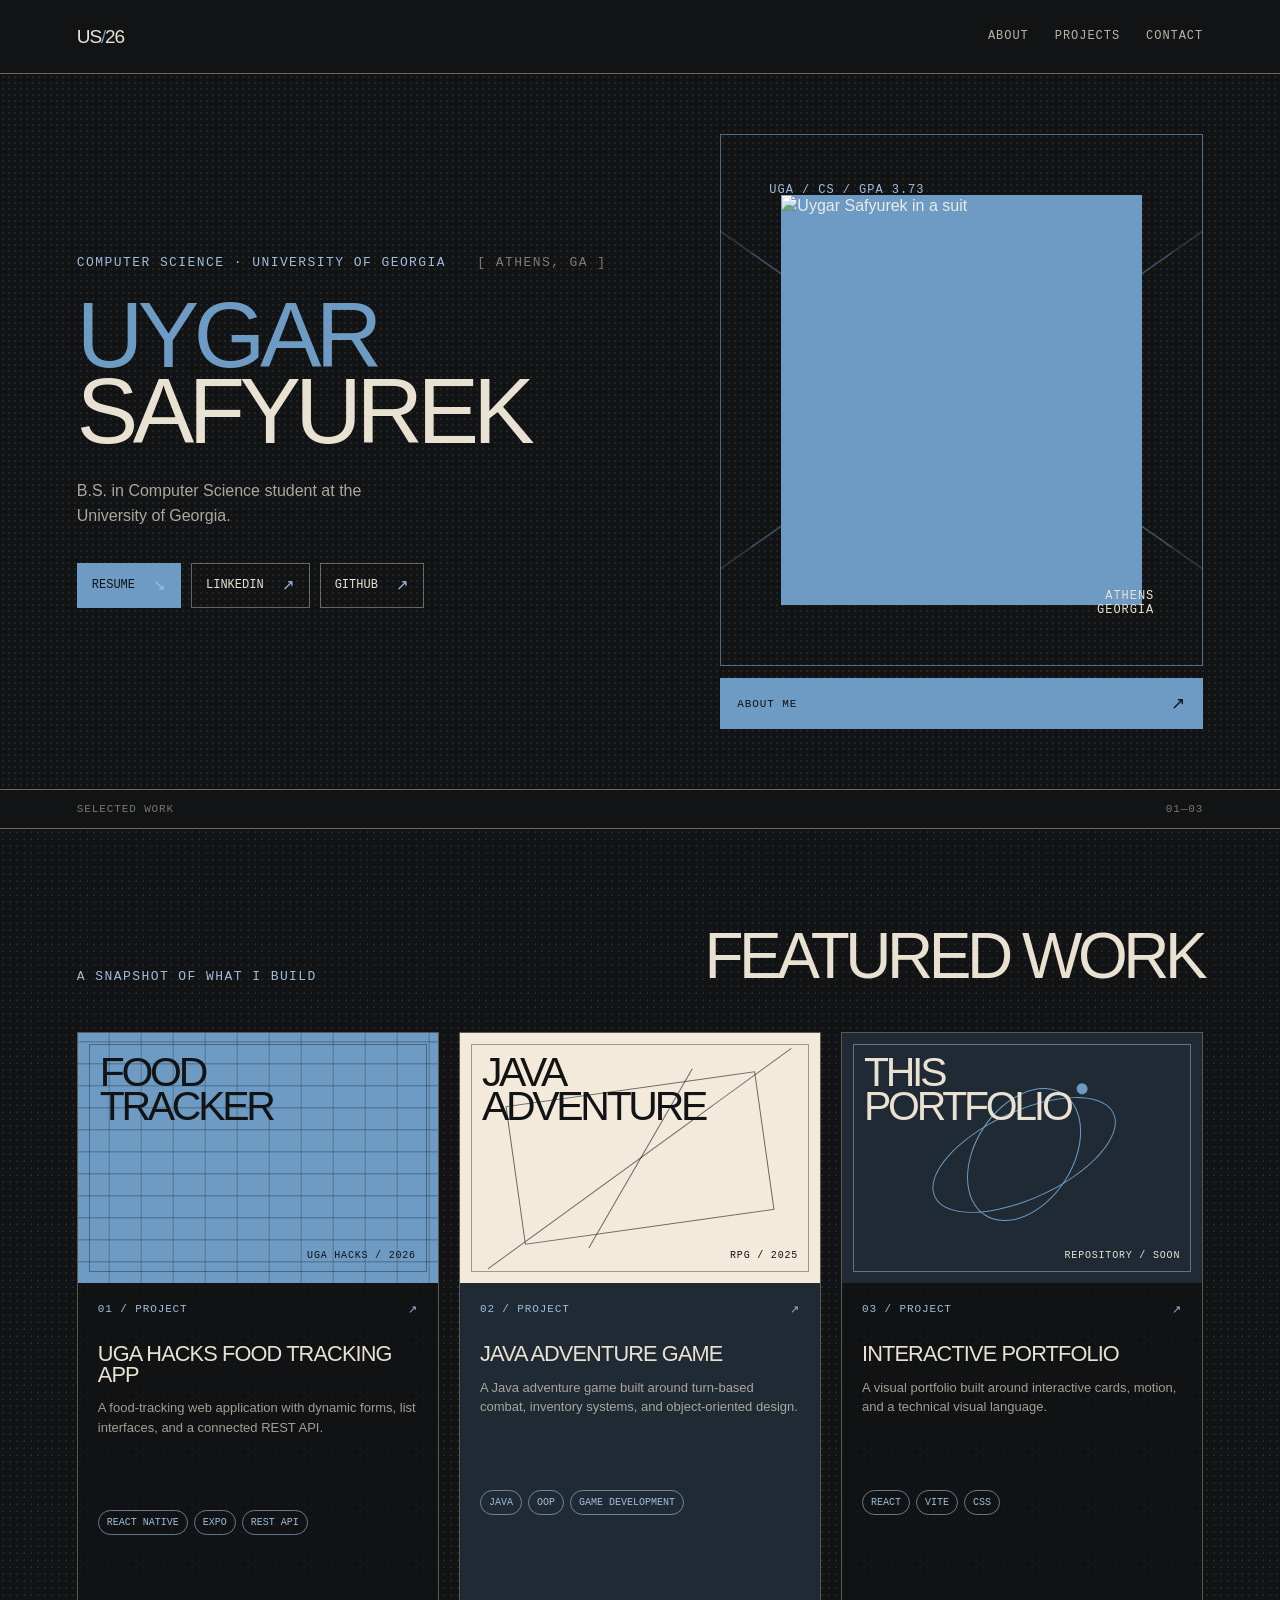
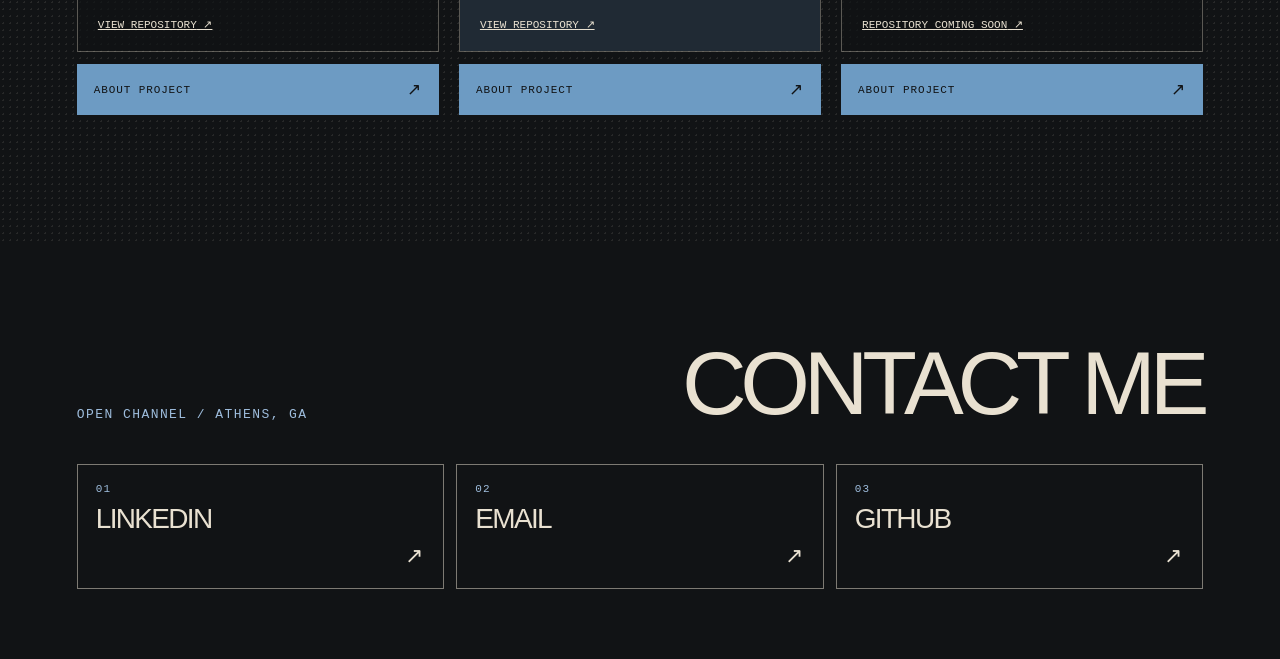
==== index.html @ 0a6dbbb5 "Fix asset paths in index.html Updated script and stylesheet paths in index.html." ====
<!doctype html>
<html lang="en">
  <head>
    <meta charset="UTF-8" />
    <meta name="viewport" content="width=device-width, initial-scale=1.0" />
    <meta name="theme-color" content="#111315" />
    <title>Uygar Safyurek — Computer Science Student</title>
    <script type="module" crossorigin src="/assets/index-HE_ftWmy.js"></script>
    <link rel="stylesheet" crossorigin href="/assets/index-DhYy6Tmw.css">
  </head>
  <body>
    <div id="root"></div>

  </body>
</html>
---- assets/index-DhYy6Tmw.css ----
:root{--ink:#111315;--paper:#e9e1d1;--blue:#6d9bc3;--blue-light:#9ebddd;--cream:#f3eadb;--line:#e9e1d16b;--sans:"Arial Narrow", "Helvetica Neue", Arial, sans-serif;--display:"Arial Black", Impact, sans-serif;--mono:"Courier New", monospace;font:16px/1.35 var(--sans);letter-spacing:0;color:var(--paper);background:var(--ink);font-synthesis:none;text-rendering:optimizelegibility;-webkit-font-smoothing:antialiased;-moz-osx-font-smoothing:grayscale}*{box-sizing:border-box}html{scroll-behavior:smooth}body{background:var(--ink);min-width:320px;margin:0}#root{width:100%}.site-shell{background:var(--ink);max-width:1440px;margin:0 auto;overflow:hidden}.topbar,.hero-section,.section-rule,.work-section,.about-section,.footer{padding-left:clamp(24px,6vw,92px);padding-right:clamp(24px,6vw,92px)}.topbar{border-bottom:1px solid var(--line);min-height:74px;font-family:var(--mono);text-transform:uppercase;letter-spacing:.08em;justify-content:space-between;align-items:center;font-size:12px;display:flex}.mark{color:var(--paper);font-family:var(--display);letter-spacing:-.06em;font-size:19px;text-decoration:none}.mark span,.section-heading h2 span,.footer h2 span{color:var(--blue)}nav{gap:26px;display:flex}nav a,.status{color:var(--paper);opacity:.78;text-decoration:none}nav a:hover,nav a:focus-visible,.footer-links a:hover{color:var(--blue-light);opacity:1}.status{align-items:center;gap:8px;display:flex}.status i{background:var(--blue);width:7px;height:7px;box-shadow:0 0 10px var(--blue);border-radius:50%;display:block}.hero-section{background-image:radial-gradient(#e9e1d114 1px,#0000 1px);background-size:6px 6px;grid-template-columns:minmax(0,1fr) minmax(320px,.8fr);align-items:center;gap:40px;min-height:650px;display:grid;position:relative}.hero-copy{z-index:1;padding:86px 0;position:relative}.eyebrow{font:13px var(--mono);letter-spacing:.11em;text-transform:uppercase;color:var(--blue-light);margin:0 0 28px}.eyebrow span{color:var(--paper);opacity:.5;margin-left:22px}h1,h2,h3,p{margin-top:0}h1{max-width:720px;font:7.2vw/.82 var(--display);letter-spacing:-.06em;text-transform:uppercase;margin-bottom:30px}h1 em,h2 em{color:var(--blue);font-style:normal}.intro{color:#e9e1d1b8;max-width:340px;line-height:1.55}.hero-actions{flex-wrap:wrap;gap:10px;margin-top:34px;display:flex}.action-button{color:var(--paper);font:12px var(--mono);text-transform:uppercase;border:1px solid #e9e1d166;align-items:center;gap:18px;padding:12px 14px;text-decoration:none;transition:background .25s,border-color .25s,color .25s,transform .25s;display:inline-flex}.action-button span{color:var(--blue-light);font-size:15px}.action-button:hover{border-color:var(--blue-light);background:var(--blue);color:var(--ink);transform:translateY(-3px)}.action-primary{border-color:var(--blue);background:var(--blue);color:var(--ink)}.hero-signal{height:auto;margin:60px 0;position:relative}.portrait-frame{background:linear-gradient(145deg,#0000 49.8%,#6d9bc34d 50%,#0000 50.2%),linear-gradient(35deg,#0000 49.8%,#6d9bc34d 50%,#0000 50.2%);border:1px solid #6d9bc3a6;padding:30px}.portrait-card{perspective:1200px;height:470px;position:relative}.portrait-card-inner{width:100%;height:100%;position:relative}.portrait-face{backface-visibility:hidden;transform-style:preserve-3d;transition:transform .85s cubic-bezier(.2,.8,.2,1),opacity .2s;position:absolute;inset:0;overflow:hidden}.portrait-front{opacity:1;transform:rotateY(0)}.portrait-back{opacity:0;transform:rotateY(180deg)}.hero-signal.is-flipped .portrait-front{opacity:0;transform:rotateY(-180deg)}.hero-signal.is-flipped .portrait-back{opacity:1;transition-delay:.15s;transform:rotateY(0)}.portrait-front{background:linear-gradient(145deg,#0000 49.8%,#6d9bc34d 50%,#0000 50.2%),linear-gradient(35deg,#0000 49.8%,#6d9bc34d 50%,#0000 50.2%)}.portrait-photo{z-index:2;background:var(--blue);position:absolute;inset:30px;overflow:hidden}.portrait-photo:after{content:"";mix-blend-mode:color;background:#6d9bc333;position:absolute;inset:0}.portrait-photo img{object-fit:cover;object-position:center 25%;filter:saturate(.7)contrast(1.08);width:100%;height:100%;transition:transform .8s cubic-bezier(.2,.8,.2,1),filter .5s}.hero-signal:hover .portrait-photo img{filter:saturate(.95)contrast(1.1);transform:scale(1.045)}.portrait-back{box-sizing:border-box;background-color:var(--blue);color:var(--ink);background-image:linear-gradient(#1113151f 1px,#0000 1px),linear-gradient(90deg,#1113151f 1px,#0000 1px),radial-gradient(circle at 86% 14%,#f3eadba6 0 2px,#0000 3px),radial-gradient(circle at 11% 82%,#f3eadb66 0 1px,#0000 2px);background-size:28px 28px,28px 28px,auto,auto;justify-content:center;align-items:center;padding:42px;display:flex;overflow:hidden}.portrait-back:before{content:"";pointer-events:none;border:1px solid #11131561;position:absolute;inset:14px}.portrait-back:after{content:"ABOUT / 01";color:#11131594;font:10px var(--mono);letter-spacing:.12em;position:absolute;top:23px;right:28px}.card-bio{z-index:1;text-align:center;text-wrap:balance;letter-spacing:.01em;width:100%;max-width:none;margin:0;font:clamp(18px,2.1vw,26px)/1.48 Trebuchet MS,Helvetica Neue,sans-serif;position:relative}.about-card-button{border:1px solid var(--blue);background:var(--blue);width:100%;color:var(--ink);cursor:pointer;font:11px var(--mono);letter-spacing:.08em;text-transform:uppercase;justify-content:space-between;align-items:center;margin-top:12px;padding:14px 16px;transition:background .25s,color .25s,transform .25s;display:flex}.about-card-button:hover{background:var(--blue-light);transform:translateY(-3px)}.about-card-button span{font-size:17px}.signal-label{z-index:3;font:12px var(--mono);letter-spacing:.08em;color:var(--blue-light);position:absolute}.label-top{top:18px;left:18px}.label-bottom{text-align:right;color:var(--paper);bottom:18px;right:18px}.section-rule{border-top:1px solid var(--line);border-bottom:1px solid var(--line);color:#e9e1d17a;font:11px var(--mono);letter-spacing:.08em;text-transform:uppercase;justify-content:space-between;padding-top:13px;padding-bottom:13px;display:flex}.work-section{background-image:radial-gradient(#e9e1d11a 1px,#0000 1px);background-size:7px 7px;padding-top:100px;padding-bottom:130px}.section-heading{justify-content:space-between;align-items:end;margin-bottom:48px;display:flex}.section-heading .eyebrow{margin-bottom:0}h2{font:5vw/.86 var(--display);letter-spacing:-.07em;text-transform:uppercase;margin:0}.project-grid{grid-template-columns:repeat(3,1fr);gap:20px;display:grid}.project-card{perspective:1200px;min-width:0;transition:transform .45s cubic-bezier(.2,.8,.2,1)}.project-card:hover{transform:translateY(-9px)}.project-card-inner{height:620px;transform-style:preserve-3d;position:relative}.project-card-face{backface-visibility:hidden;border:1px solid #e9e1d157;flex-direction:column;transition:transform .85s cubic-bezier(.2,.8,.2,1),opacity .2s;display:flex;position:absolute;inset:0;overflow:hidden}.project-card-front{opacity:1;transform:rotateY(0)}.project-card-back{opacity:0;box-sizing:border-box;color:var(--ink);background-color:#78a8d0;background-image:linear-gradient(#11131521 1px,#0000 1px),linear-gradient(90deg,#11131521 1px,#0000 1px),linear-gradient(#f3eadb1f 1px,#0000 1px),linear-gradient(90deg,#f3eadb1f 1px,#0000 1px);background-size:28px 28px,28px 28px,7px 7px,7px 7px;padding:22px;overflow:hidden;transform:rotateY(180deg)}.project-card-back:before{content:"";pointer-events:none;border:1px solid #11131561;position:absolute;inset:12px}.project-card-back:after{content:"";pointer-events:none;border:1px solid #11131547;border-radius:50%;width:170px;height:170px;position:absolute;bottom:-58px;right:-55px;box-shadow:0 0 0 12px #0000,0 0 0 13px #11131533,0 0 0 28px #0000,0 0 0 29px #11131529}.project-card-back>*{z-index:1;position:relative}.project-card.is-flipped .project-card-front{opacity:0;transform:rotateY(-180deg)}.project-card.is-flipped .project-card-back{opacity:1;transition-delay:.15s;transform:rotateY(0)}.project-art{box-sizing:border-box;flex-direction:column;justify-content:space-between;height:250px;padding:22px;display:flex;position:relative;overflow:hidden}.project-card-blue .project-art{background:var(--blue);color:var(--ink)}.project-card-cream .project-art{background:var(--cream);color:var(--ink)}.project-card-dark .project-art{color:var(--paper);background:#202a34}.project-art:after{content:"";opacity:.38;pointer-events:none;border:1px solid;position:absolute;inset:11px}.art-title{z-index:1;font:clamp(30px, 3.2vw, 54px)/.84 var(--display);letter-spacing:-.08em}.art-code{z-index:1;font:10px var(--mono);letter-spacing:.08em;align-self:flex-end}.art-grid{mix-blend-mode:multiply;background:repeating-linear-gradient(0deg,#0000 0 20px,#11131538 21px 22px),repeating-linear-gradient(90deg,#0000 0 30px,#1113152e 31px 32px);position:absolute;inset:0}.art-dungeon{border:1px solid #11131599;position:absolute;inset:22% 15%;transform:rotate(-8deg)}.art-dungeon:before,.art-dungeon:after{content:"";background:#11131599;position:absolute}.art-dungeon:before{width:1px;height:150%;top:-25%;left:50%;transform:rotate(38deg)}.art-dungeon:after{width:150%;height:1px;top:50%;left:-25%;transform:rotate(-28deg)}.art-dungeon i{border:1px solid var(--ink);background:var(--cream);border-radius:50%;width:9px;height:9px;position:absolute}.art-dungeon i:first-child{top:20%;left:20%}.art-dungeon i:nth-child(2){top:55%;right:25%}.art-dungeon i:last-child{bottom:15%;left:48%}.art-orbit{border:1px solid var(--blue);border-radius:50%;width:55%;height:35%;position:absolute;top:31%;left:23%;transform:rotate(-25deg)}.art-orbit:before,.art-orbit:after{content:"";border:1px solid var(--blue);border-radius:50%;position:absolute}.art-orbit:before{inset:-35% 25%;transform:rotate(58deg)}.art-orbit:after{background:var(--blue);width:9px;height:9px;top:2%;right:6%}.art-orbit i{background:var(--blue);border-radius:50%;width:38px;height:38px;position:absolute;top:28%;left:42%}.project-card-content{background:#111315b3;flex-direction:column;flex:1;padding:20px;display:flex}.project-card-cream .project-card-content{background:#202a34}.project-card-top{color:var(--blue-light);font:11px var(--mono);letter-spacing:.08em;justify-content:space-between;display:flex}.project-card h3{margin:28px 0 13px;font-size:clamp(18px,1.7vw,25px);line-height:.95}.project-card p{color:#e9e1d1ad;min-height:94px;font:13px/1.5 var(--sans);margin:0}.project-tags{flex-wrap:wrap;gap:6px;margin-top:18px;display:flex}.project-tags span{color:var(--blue-light);font:10px var(--mono);text-transform:uppercase;border:1px solid #9ebddd99;border-radius:999px;padding:6px 8px}.project-link{color:var(--paper);font:11px var(--mono);text-transform:uppercase;margin-top:auto;padding-top:22px;display:block}.project-card:hover .project-link{color:var(--blue-light)}.project-back-top{color:#111315a8;font:10px var(--mono);letter-spacing:.1em;border-bottom:1px solid #11131566;justify-content:space-between;padding-bottom:15px;display:flex}.project-back-copy{flex-direction:column;flex:1;justify-content:center;display:flex}.project-back-kicker{text-transform:uppercase;color:#111315a3!important;min-height:0!important;font:11px var(--mono)!important;margin-bottom:15px!important}.project-card-back h3{color:var(--ink);margin:0 0 18px;font-size:clamp(25px,2.6vw,38px);line-height:.9}.project-card-back .project-back-copy>p:last-child{color:#111315cc;min-height:0;font:15px/1.48 var(--sans)}.project-back-footer{border-top:1px solid #11131566;padding-top:18px}.project-back-footer .project-tags{margin-top:0}.project-back-footer .project-tags span{color:var(--ink);border-color:#11131580}.project-back-footer a{color:var(--ink);font:11px var(--mono);text-transform:uppercase;margin-top:20px;text-decoration:none;display:block}.project-flip-button{border:1px solid var(--blue);background:var(--blue);width:100%;color:var(--ink);cursor:pointer;font:11px var(--mono);letter-spacing:.08em;text-transform:uppercase;justify-content:space-between;align-items:center;margin-top:12px;padding:14px 16px;transition:background .25s,transform .25s;display:flex}.project-flip-button:hover{background:var(--blue-light);transform:translateY(-3px)}.project-flip-button span{font-size:17px}.work-grid{grid-template-columns:1.45fr 1fr;gap:54px 24px;display:grid}.project-featured{grid-row:span 2}.project-image{background:var(--cream);border:1px solid #e9e1d1a6;height:570px;position:relative;overflow:hidden}.project-image img{object-fit:cover;filter:saturate(.8)contrast(1.04);width:100%;height:100%}.image-index{font:10px var(--mono);color:var(--cream);background:var(--ink);padding:6px 8px;position:absolute;bottom:12px;left:14px}.project-placeholder{box-sizing:border-box;height:280px;font:4.8vw/.8 var(--display);letter-spacing:-.08em;flex-direction:column;justify-content:space-between;padding:24px;display:flex;position:relative;overflow:hidden}.project-placeholder:after{content:"";opacity:.4;border:1px solid;position:absolute;inset:10px}.placeholder-blue{background:var(--blue);color:var(--ink)}.placeholder-cream{background:var(--cream);color:var(--ink)}.project-placeholder b{font:10px var(--mono);letter-spacing:.1em;align-self:flex-end}.placeholder-dark{color:var(--paper);background:#202a34}.placeholder-lines,.scan-line,.wireframe{pointer-events:none;position:absolute;inset:0}.placeholder-lines{mix-blend-mode:multiply;background:repeating-linear-gradient(0deg,#0000 0 22px,#11131540 23px 24px),repeating-linear-gradient(90deg,#0000 0 38px,#11131538 39px 40px)}.scan-line{top:50%;background:var(--blue);height:2px;box-shadow:0 0 20px var(--blue);animation:4s ease-in-out infinite scan;inset-inline:0}.wireframe{border:1px solid var(--blue);box-shadow:16px 16px 0 -15px var(--blue), -16px -16px 0 -15px var(--blue);animation:7s ease-in-out infinite drift;inset:20% 15%;transform:rotate(30deg)skew(-18deg)}.project-meta{border-top:1px solid var(--line);justify-content:space-between;align-items:start;gap:18px;padding-top:16px;display:flex}.project-meta>div{align-items:baseline;gap:14px;display:flex}.project-number{color:var(--blue);font:12px var(--mono)}h3{font:22px var(--display);letter-spacing:-.04em;text-transform:uppercase;margin:0}.project-meta p{color:#e9e1d18c;font:12px/1.4 var(--mono);text-align:right;margin:0}.project-meta a{color:var(--blue-light);font-size:24px;text-decoration:none;transition:transform .25s,color .25s}.project-detail{color:#e9e1d19e;font:11px/1.45 var(--mono);gap:8px;margin:17px 0 0 28px;padding:0;list-style:none;display:grid}.project-detail li:before{content:"+ ";color:var(--blue)}.project:hover{transform:translateY(-7px)}.project{transition:transform .45s cubic-bezier(.2,.8,.2,1)}.project:hover .project-placeholder{filter:saturate(1.18)}.project:hover .project-meta a{color:var(--paper);transform:translate(4px,-4px)}.about-section{border-top:1px solid var(--line);border-bottom:1px solid var(--line);background:var(--blue);color:var(--ink);grid-template-columns:1fr 1.2fr 1fr;align-items:center;gap:40px;padding-top:90px;padding-bottom:90px;display:grid}.about-section .eyebrow{color:var(--ink);opacity:.7}.about-section h2{font-size:4.4vw}.about-section h2 em{color:var(--cream)}.about-stamp{border:1px solid var(--ink);text-align:center;width:132px;height:132px;font:9px/1.2 var(--mono);border-radius:50%;place-content:center;display:grid;transform:rotate(-12deg)}.about-stamp strong{font:28px var(--display);letter-spacing:-.08em}.about-text{font-size:15px;line-height:1.45}.about-text strong{font-weight:700}.services,.experience-note{font:10px/1.55 var(--mono);text-transform:uppercase;border-top:1px solid #11131573;margin-top:24px;padding-top:16px}.experience-note{margin-bottom:0}.project-description{color:#e9e1d1a6;max-width:720px;font:12px/1.55 var(--mono);margin:18px 0 0 28px}.research-section{border-bottom:1px solid var(--line);grid-template-columns:.7fr 1.2fr 1fr;align-items:end;gap:40px;padding:110px clamp(24px,6vw,92px);display:grid}.research-index{font:11px var(--mono);color:var(--blue-light)}.research-index span{color:#e9e1d173;margin-top:8px;display:block}.research-section h2{font-size:4.4vw}.research-copy{color:#e9e1d1b3;max-width:360px;margin:0;line-height:1.55}.footer{box-sizing:border-box;min-height:390px;padding-top:100px;padding-bottom:70px}.contact-heading{justify-content:space-between;align-items:end;gap:30px;margin-bottom:42px;display:flex}.contact-heading .eyebrow{margin-bottom:0}.footer h2{margin:0;font-size:clamp(45px,7vw,100px)}.contact-actions{grid-template-columns:repeat(3,1fr);gap:12px;display:grid}.contact-button{background:var(--ink);min-height:125px;color:var(--paper);border:1px solid #e9e1d180;flex-direction:column;justify-content:space-between;padding:18px;text-decoration:none;transition:transform .35s cubic-bezier(.2,.8,.2,1),background .3s,border-color .3s,color .3s;display:flex;position:relative}.contact-button:hover{color:var(--ink);transform:translateY(-7px)}.contact-button:first-child:hover{border-color:var(--blue-light);background:var(--blue)}.contact-button:nth-child(2):hover{background:#345477;border-color:#567da8}.contact-button:nth-child(3):hover{background:#d97832;border-color:#f0a15b}.contact-number,.contact-arrow{font:11px var(--mono);letter-spacing:.1em}.contact-number{color:var(--blue-light)}.contact-button:hover .contact-number{color:#111315b3}.contact-button strong{font:28px var(--display);letter-spacing:-.06em;text-transform:uppercase}.contact-arrow{align-self:end;font-size:22px;transition:transform .3s}.contact-button:hover .contact-arrow{transform:translate(5px,-5px)}.hero-signal{transition:none}.portrait-card{transition:transform .6s cubic-bezier(.2,.8,.2,1)}.portrait-card:hover{transform:perspective(900px)rotateX(2deg)rotateY(-3deg)scale(1.015)}.footer h2 span{transition:transform .3s}.footer h2 a:hover span{transform:translate(6px,5px)}[data-reveal]{opacity:0;transition:opacity .8s,transform .8s cubic-bezier(.2,.8,.2,1);transform:translateY(35px)}[data-reveal].is-visible{opacity:1;transform:translateY(0)}.hero-signal[data-reveal]{transition-delay:.18s}.project:nth-child(2){transition-delay:80ms}.project:nth-child(3){transition-delay:.16s}@keyframes scan{0%,to{opacity:.4;transform:translateY(-95px)}50%{opacity:1;transform:translateY(95px)}}@keyframes drift{0%,to{transform:rotate(30deg)skew(-18deg)translate(0)}50%{transform:rotate(34deg)skew(-18deg)translate(10px,-8px)}}@media (prefers-reduced-motion:reduce){html{scroll-behavior:auto}*,:before,:after{transition-duration:.01ms!important;animation-duration:.01ms!important;animation-iteration-count:1!important}[data-reveal]{opacity:1;transform:none}}@media (width<=720px){.topbar{min-height:64px}nav{gap:12px;font-size:10px}.status{display:none}.hero-section{min-height:auto;display:block}.hero-copy{padding:76px 0 30px}h1{font-size:17vw}.hero-signal{margin:40px 10px 70px}.portrait-frame{padding:22px}.portrait-card{height:420px}.portrait-photo{inset:22px}.portrait-back{padding:28px}.card-bio{font-size:clamp(17px,5vw,22px);line-height:1.3}.section-heading{display:block}.section-heading .eyebrow{margin-bottom:18px}h2{font-size:12vw}.work-section{padding-top:70px;padding-bottom:90px}.project-grid{grid-template-columns:1fr;gap:28px}.project-card-inner{height:580px}.project-art{height:220px}.project-card p{min-height:0}.project-card-back .project-back-copy>p:last-child{font-size:14px}.work-grid{display:block}.project{margin-bottom:52px}.project-placeholder{height:220px;font-size:13vw}.project-meta{flex-wrap:wrap}.project-meta p{text-align:left;order:3;width:100%}.project-detail{margin-left:0}.footer{min-height:420px;padding-top:70px}.contact-heading{margin-bottom:30px;display:block}.contact-heading .eyebrow{margin-bottom:18px}.contact-actions{grid-template-columns:1fr;gap:10px}.contact-button{min-height:94px}.contact-button strong{font-size:25px}}
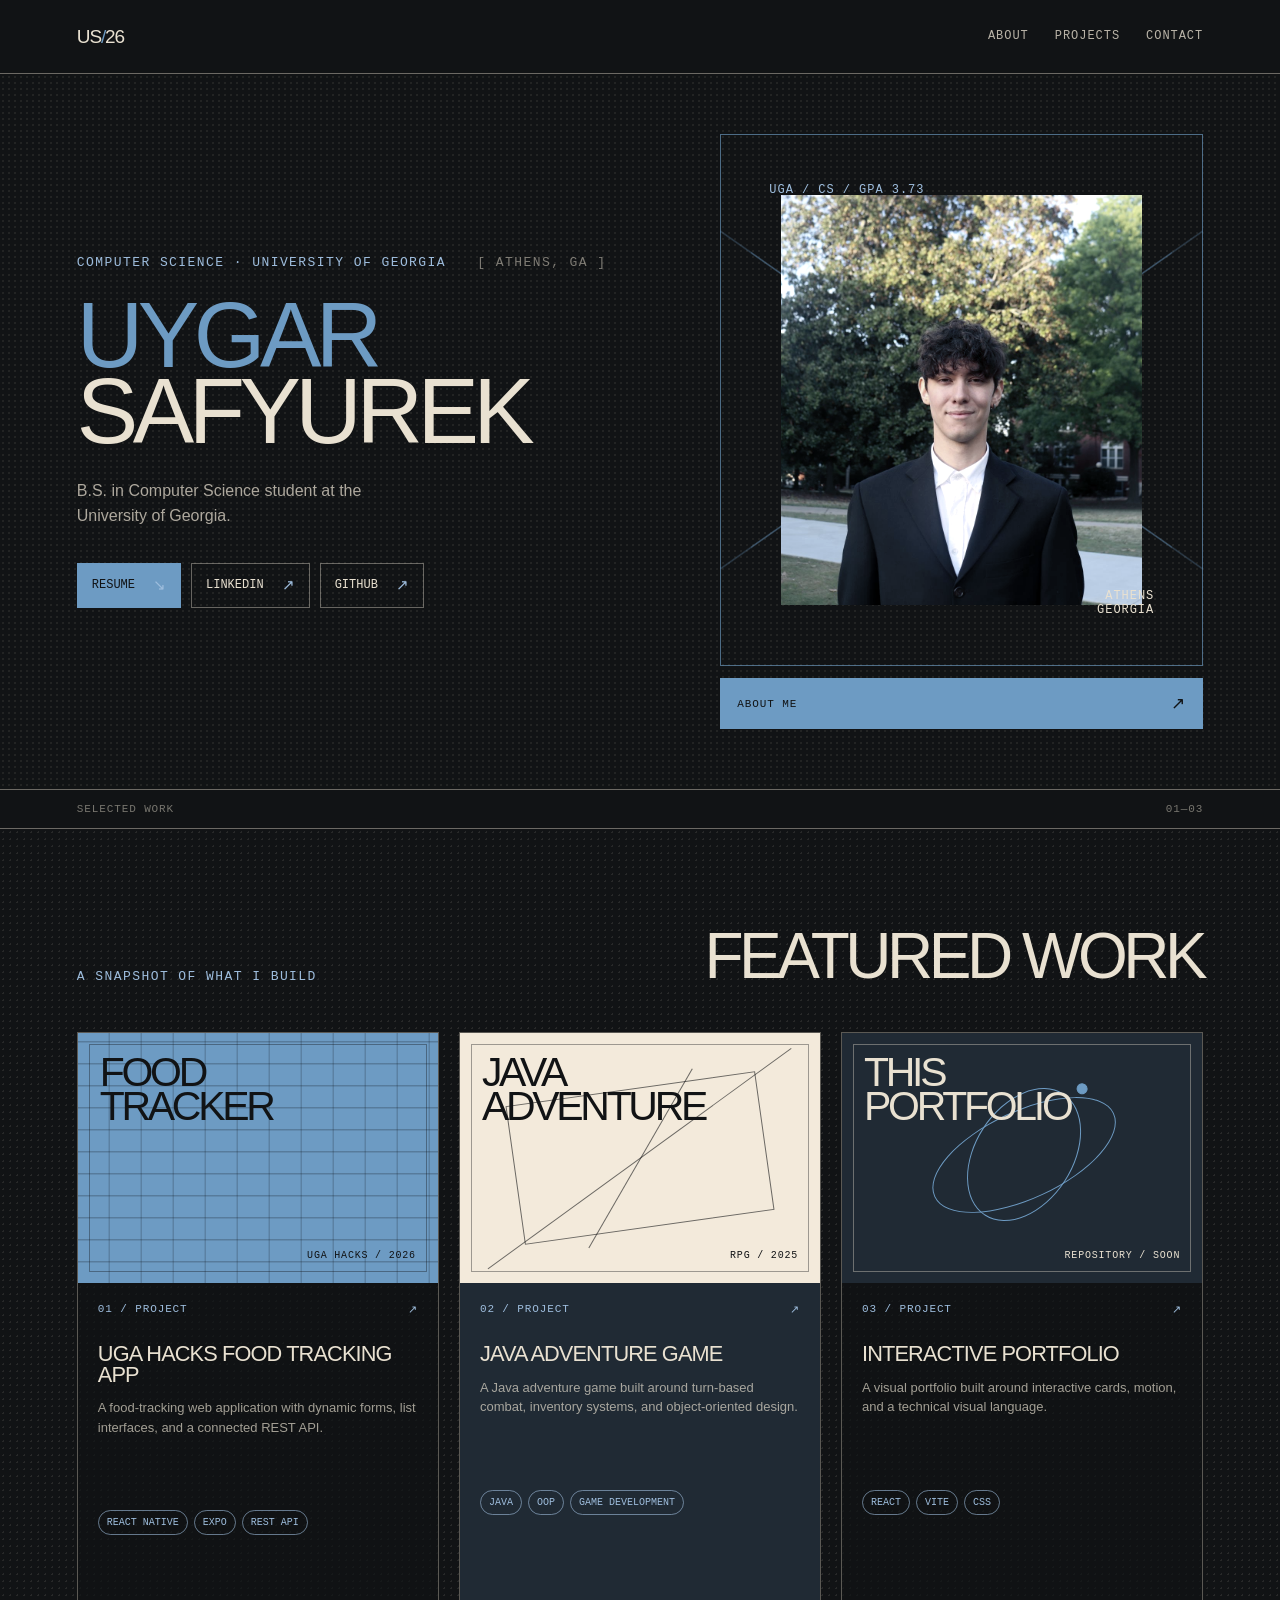
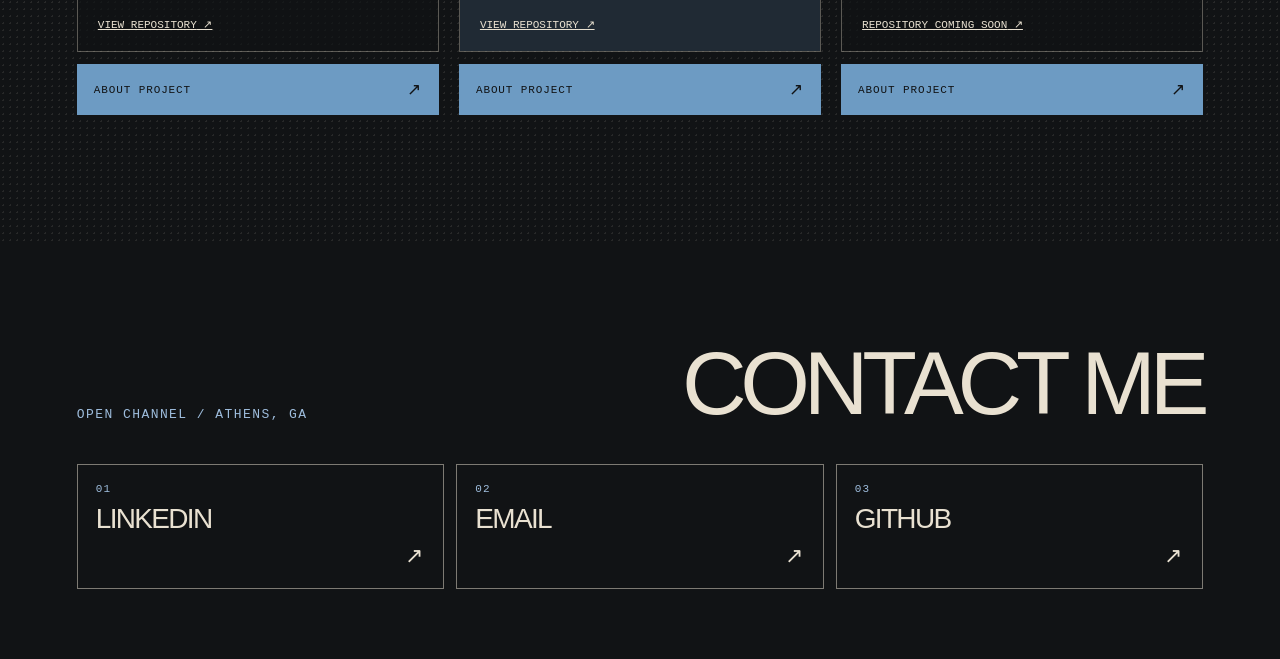
==== commit bdc89579: "Updates" ====
--- a/index.html
+++ b/index.html
@@ -5,11 +5,11 @@
     <meta name="viewport" content="width=device-width, initial-scale=1.0" />
     <meta name="theme-color" content="#111315" />
     <title>Uygar Safyurek — Computer Science Student</title>
-    <script type="module" crossorigin src="/assets/index-HE_ftWmy.js"></script>
-    <link rel="stylesheet" crossorigin href="/assets/index-DhYy6Tmw.css">
+    <script type="module" crossorigin src="/assets/index-CDpj-VxY.js"></script>
+    <link rel="stylesheet" crossorigin href="/assets/index-DhYy6Tmw.css">
   </head>
   <body>
-    <div id="root"></div>
+    <div id="root"></div> 
   </body>
 </html>
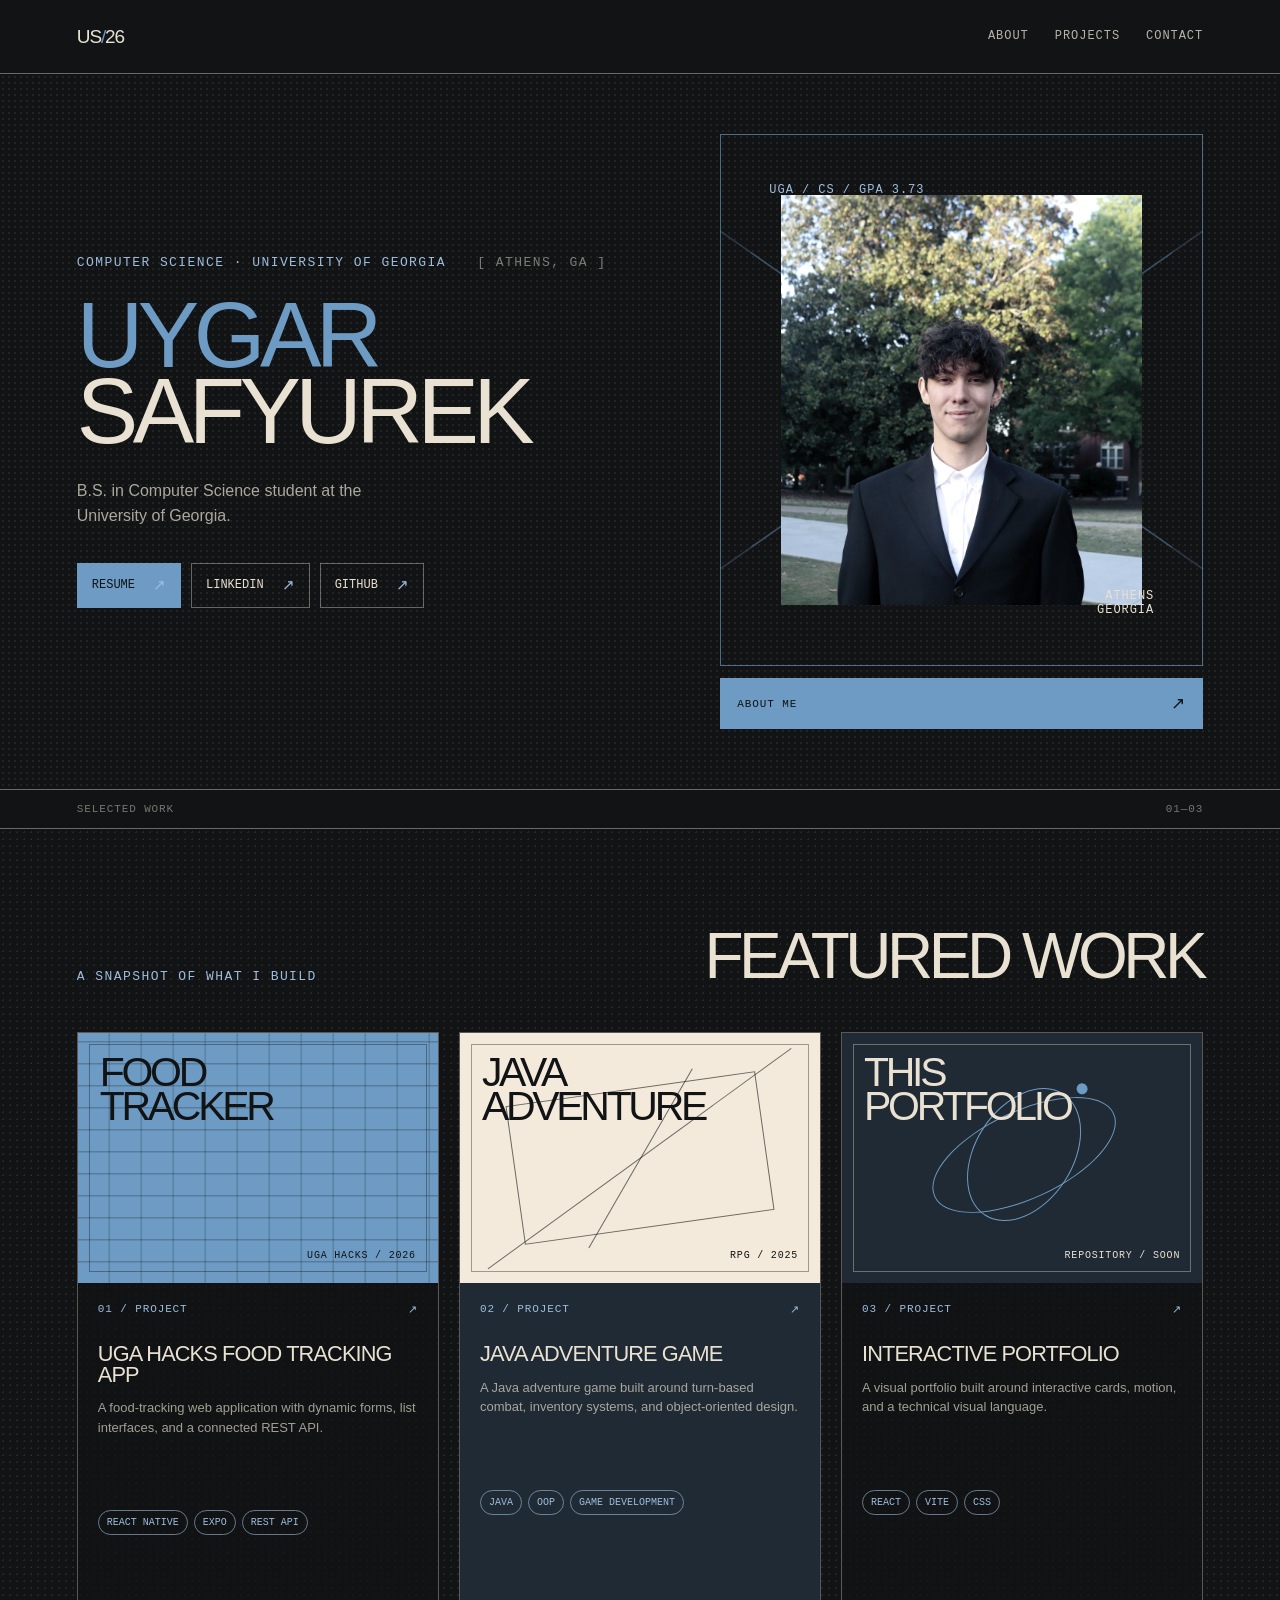
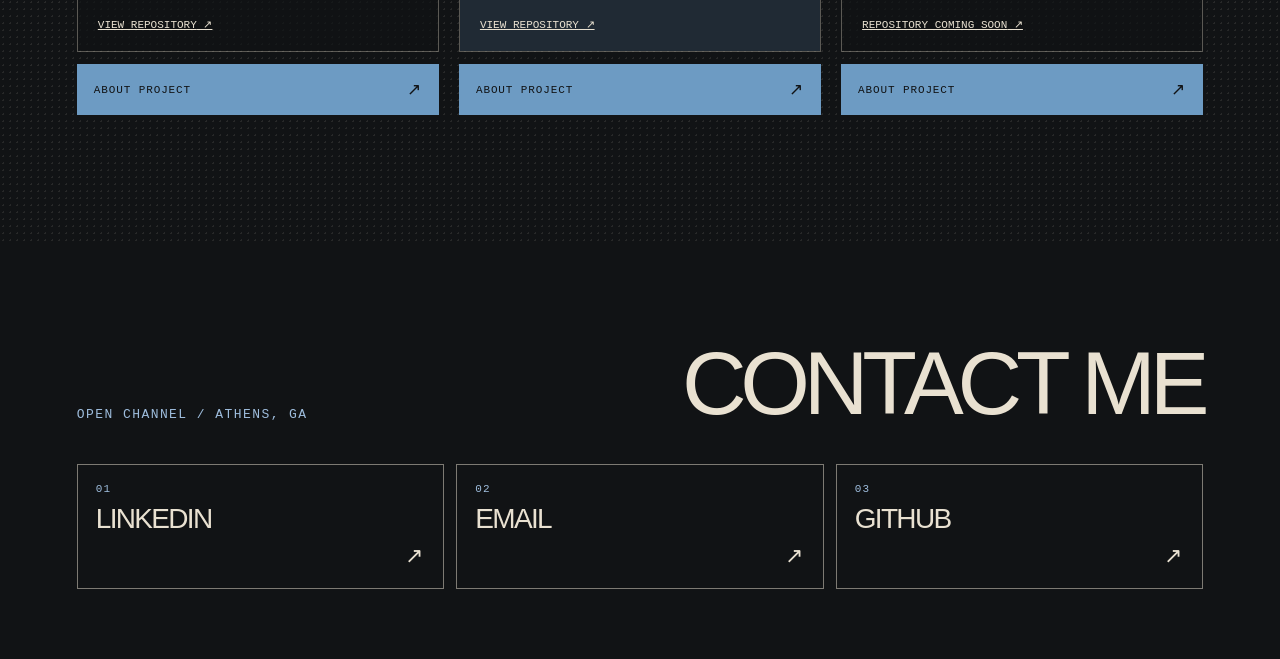
==== commit 1fce772e: "Updates" ====
--- a/index.html
+++ b/index.html
@@ -5,7 +5,7 @@
     <meta name="viewport" content="width=device-width, initial-scale=1.0" />
     <meta name="theme-color" content="#111315" />
     <title>Uygar Safyurek — Computer Science Student</title>
-    <script type="module" crossorigin src="/assets/index-CDpj-VxY.js"></script>
+    <script type="module" crossorigin src="/assets/index-CeROkgLb.js"></script>
     <link rel="stylesheet" crossorigin href="/assets/index-DhYy6Tmw.css">
   </head>
   <body>
